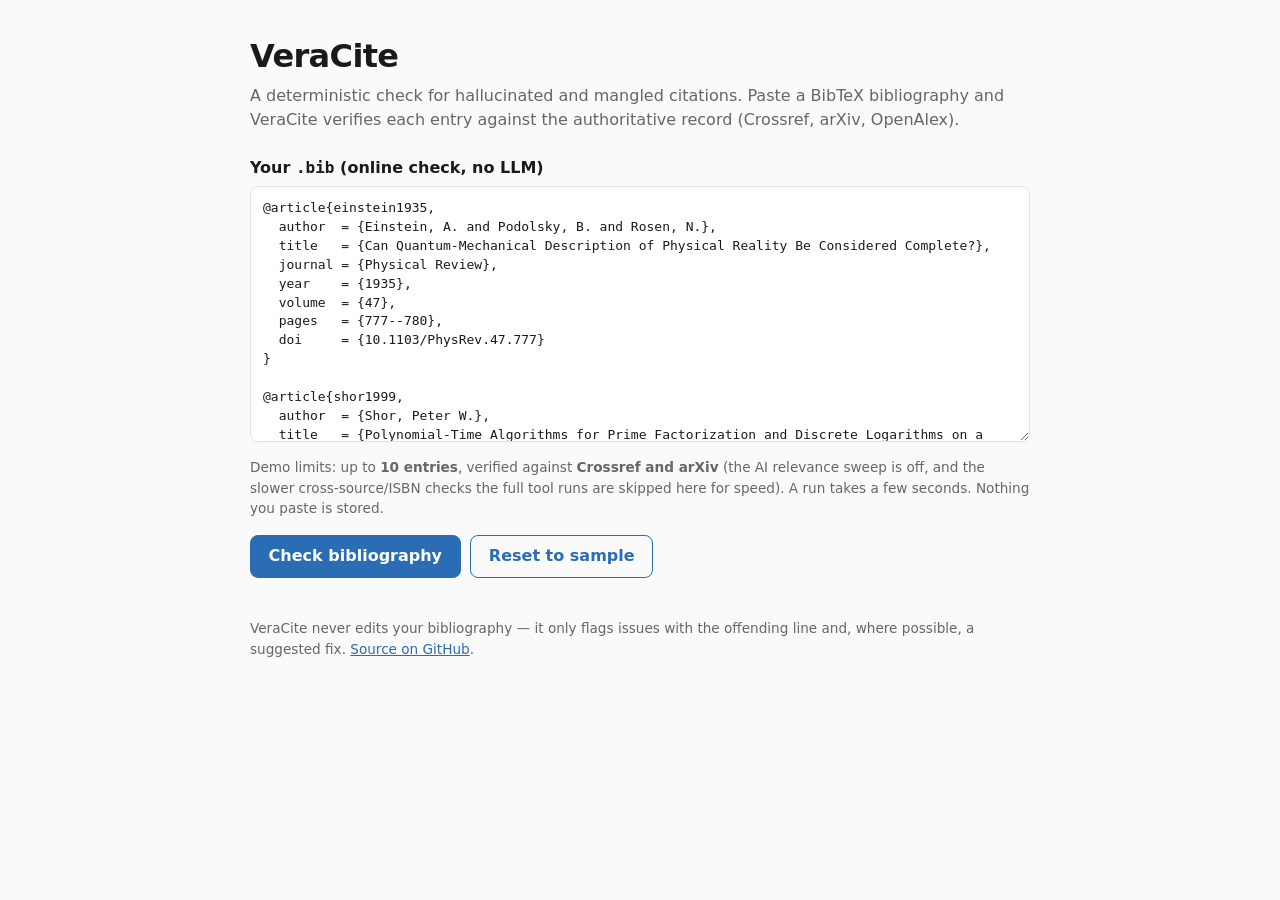
==== web/index.html @ f6519b46 "Add an online (no-LLM) web demo with a fast, bounded source policy A one-page "try it" front end: pa" ====
<!DOCTYPE html>
<html lang="en">
<head>
<meta charset="utf-8">
<meta name="viewport" content="width=device-width, initial-scale=1">
<title>VeraCite &middot; bibliography check</title>
<link rel="stylesheet" href="style.css">
</head>
<body>
<main>
  <header>
    <h1>VeraCite</h1>
    <p class="tagline">A deterministic check for hallucinated and mangled
    citations. Paste a BibTeX bibliography and VeraCite verifies each entry against
    the authoritative record (Crossref, arXiv, OpenAlex).</p>
  </header>

  <section class="controls">
    <label for="bib">Your <code>.bib</code> (online check, no LLM)</label>
    <textarea id="bib" spellcheck="false" aria-describedby="limits"></textarea>
    <p id="limits" class="note">Demo limits: up to <strong>10 entries</strong>,
    verified against <strong>Crossref&nbsp;and&nbsp;arXiv</strong> (the AI relevance
    sweep is off, and the slower cross-source/ISBN checks the full tool runs are
    skipped here for speed). A run takes a few seconds. Nothing you paste is
    stored.</p>
    <div class="buttons">
      <button id="check" type="button">Check bibliography</button>
      <button id="sample" type="button" class="ghost">Reset to sample</button>
    </div>
  </section>

  <section id="result" hidden></section>

  <footer>
    <p>VeraCite never edits your bibliography &mdash; it only flags issues with the
    offending line and, where possible, a suggested fix.
    <a href="https://github.com/Shannon-Whitlock/veracite">Source on GitHub</a>.</p>
  </footer>
</main>
<script src="app.js"></script>
</body>
</html>
---- web/style.css ----
:root {
  --fg: #1a1a1a; --muted: #666; --bg: #fafafa; --card: #fff;
  --border: #e2e2e2; --accent: #2a6db5;
  --error: #c0392b; --warn: #b8860b; --note: #777; --ok: #2e8b57;
  --mono: ui-monospace, "SF Mono", "Cascadia Code", Menlo, Consolas, monospace;
}
* { box-sizing: border-box; }
body {
  margin: 0; background: var(--bg); color: var(--fg);
  font: 16px/1.5 system-ui, -apple-system, "Segoe UI", Roboto, sans-serif;
}
main { max-width: 820px; margin: 0 auto; padding: 2rem 1.25rem 4rem; }
h1 { margin: 0 0 .25rem; font-size: 2rem; letter-spacing: -.02em; }
.tagline { color: var(--muted); margin: 0 0 1.5rem; }
.controls label { display: block; font-weight: 600; margin-bottom: .4rem; }
textarea {
  width: 100%; min-height: 16rem; resize: vertical; padding: .75rem;
  font: 13px/1.45 var(--mono); color: var(--fg);
  border: 1px solid var(--border); border-radius: 8px; background: var(--card);
}
.note { color: var(--muted); font-size: .85rem; margin: .5rem 0 1rem; }
.buttons { display: flex; gap: .6rem; flex-wrap: wrap; }
button {
  font: inherit; font-weight: 600; padding: .55rem 1.1rem; border-radius: 8px;
  border: 1px solid var(--accent); background: var(--accent); color: #fff;
  cursor: pointer;
}
button:hover { filter: brightness(.95); }
button:disabled { opacity: .55; cursor: progress; }
button.ghost { background: transparent; color: var(--accent); }

#result { margin-top: 2rem; }
.score {
  display: flex; align-items: baseline; gap: .75rem; padding: 1rem 1.25rem;
  background: var(--card); border: 1px solid var(--border); border-radius: 10px;
  margin-bottom: 1.25rem;
}
.score .num { font-size: 2.4rem; font-weight: 700; line-height: 1; }
.score .out { color: var(--muted); }
.score .verdict { margin-left: auto; text-align: right; color: var(--muted);
  font-size: .9rem; }
.banner { padding: .6rem .9rem; border-radius: 8px; margin-bottom: 1rem;
  font-size: .9rem; }
.banner.warn { background: #fdf6e3; border: 1px solid #ecd9a0; color: #7a5b00; }
.banner.err { background: #fdecea; border: 1px solid #f3c0bb; color: var(--error); }

.entry {
  background: var(--card); border: 1px solid var(--border); border-radius: 10px;
  padding: .85rem 1rem; margin-bottom: .8rem;
}
.entry h3 { margin: 0 0 .15rem; font: 600 .95rem var(--mono); }
.entry .status { font-size: .82rem; color: var(--muted); margin-bottom: .5rem; }
.entry .status a { color: var(--accent); }
.badge { display: inline-block; font-size: .72rem; font-weight: 700;
  padding: .05rem .45rem; border-radius: 999px; vertical-align: middle;
  margin-right: .4rem; }
.badge.VERIFIED { background: #e4f3ea; color: var(--ok); }
.badge.UNVERIFIED { background: #f1f1f1; color: var(--note); }
.badge.MISMATCH { background: #fdecea; color: var(--error); }

ul.issues { list-style: none; margin: 0; padding: 0; }
ul.issues li { font: 13px/1.5 var(--mono); padding: .15rem 0; }
.sev { font-weight: 700; }
.sev.ERROR { color: var(--error); }
.sev.WARN { color: var(--warn); }
.sev.INFO { color: var(--note); }
.cat { color: var(--muted); }
.fix { color: var(--ok); }
.clean { color: var(--ok); font: 13px var(--mono); }

footer { margin-top: 2.5rem; color: var(--muted); font-size: .85rem; }
footer a, .tagline a { color: var(--accent); }
.spinner { color: var(--muted); }
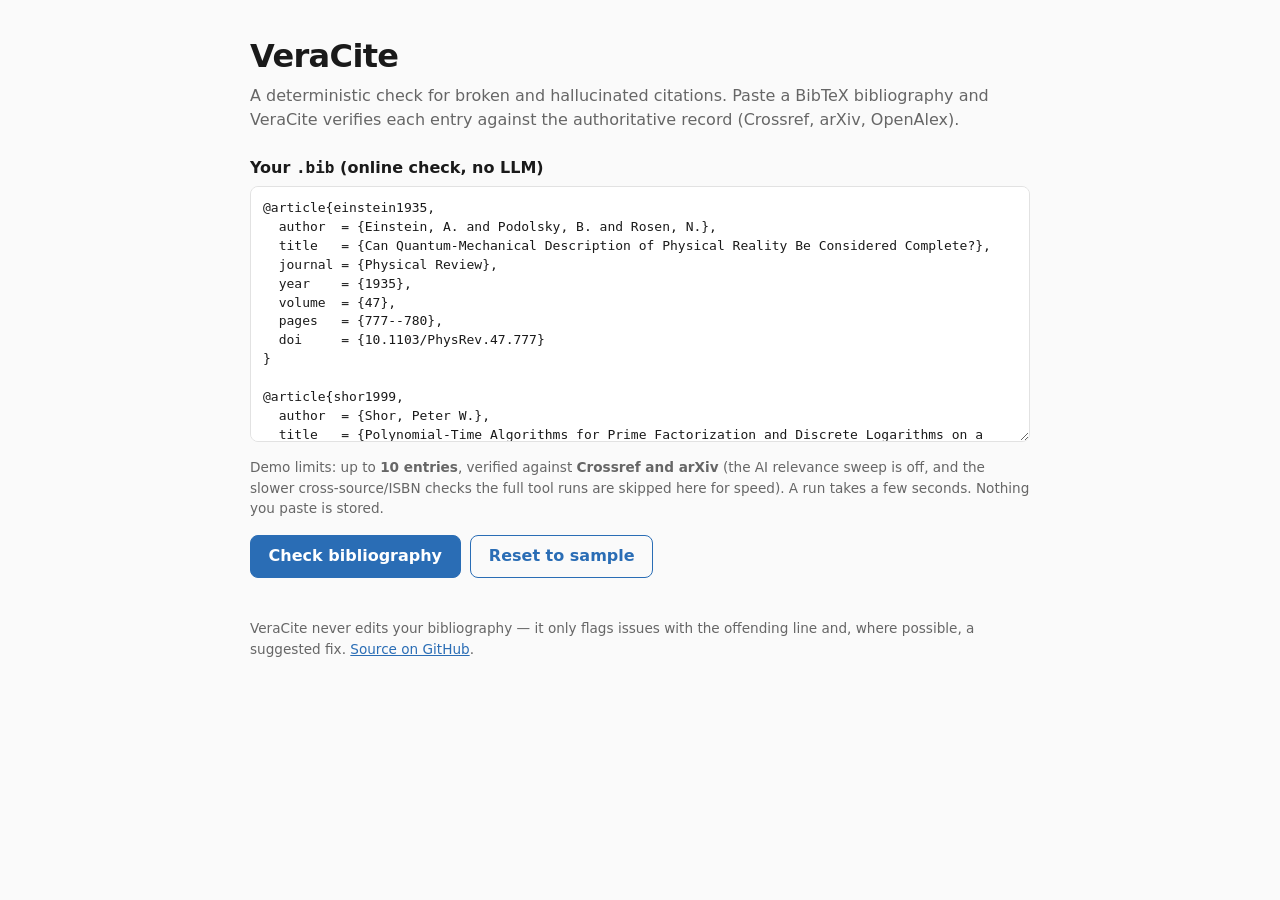
==== commit d7b45784: "Recover a dead DOI by title search, and add a web progress UI When a recorded DOI does not resolve (" ====
--- a/web/index.html
+++ b/web/index.html
@@ -10,8 +10,7 @@
 <main>
   <header>
     <h1>VeraCite</h1>
-    <p class="tagline">A deterministic check for hallucinated and mangled
-    citations. Paste a BibTeX bibliography and VeraCite verifies each entry against
+    <p class="tagline">A deterministic check for broken and hallucinated citations. Paste a BibTeX bibliography and VeraCite verifies each entry against
     the authoritative record (Crossref, arXiv, OpenAlex).</p>
   </header>
 
--- a/web/style.css
+++ b/web/style.css
@@ -71,3 +71,21 @@
 footer { margin-top: 2.5rem; color: var(--muted); font-size: .85rem; }
 footer a, .tagline a { color: var(--accent); }
 .spinner { color: var(--muted); }
+
+/* Indeterminate progress while check.cgi runs. */
+.progress { padding: 1.25rem 1.25rem 1.5rem; background: var(--card);
+  border: 1px solid var(--border); border-radius: 10px; }
+.progress .bar { height: 6px; border-radius: 999px; background: #eee;
+  overflow: hidden; margin-bottom: .9rem; }
+.progress .bar span { display: block; height: 100%; width: 35%; border-radius: 999px;
+  background: var(--accent); animation: indeterminate 1.3s ease-in-out infinite; }
+@keyframes indeterminate {
+  0%   { margin-left: -35%; }
+  100% { margin-left: 100%; }
+}
+.progress .phase { margin: 0; font-size: .95rem; }
+.progress .elapsed { margin: .25rem 0 0; color: var(--muted); font-size: .82rem;
+  font-variant-numeric: tabular-nums; }
+@media (prefers-reduced-motion: reduce) {
+  .progress .bar span { animation: none; width: 100%; opacity: .5; }
+}
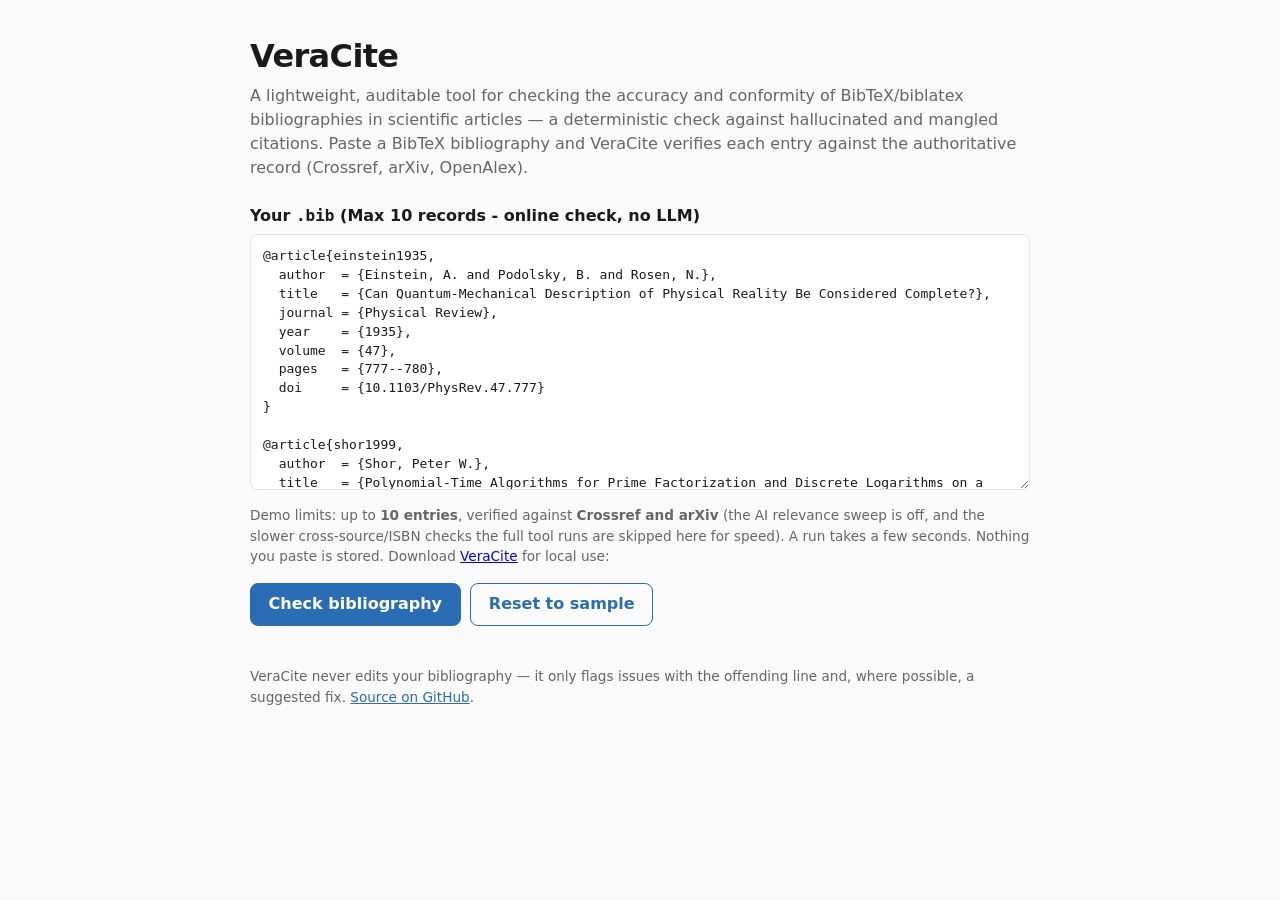
==== commit 00cbd862: "Refine web demo copy: fuller tagline, record cap, and a download link Reword the tagline to match th" ====
--- a/web/index.html
+++ b/web/index.html
@@ -10,18 +10,17 @@
 <main>
   <header>
     <h1>VeraCite</h1>
-    <p class="tagline">A deterministic check for broken and hallucinated citations. Paste a BibTeX bibliography and VeraCite verifies each entry against
-    the authoritative record (Crossref, arXiv, OpenAlex).</p>
+    <p class="tagline">A lightweight, auditable tool for checking the accuracy and conformity of BibTeX/biblatex bibliographies in scientific articles — a deterministic check against hallucinated and mangled citations. Paste a BibTeX bibliography and VeraCite verifies each entry against the authoritative record (Crossref, arXiv, OpenAlex).</p>
   </header>
 
   <section class="controls">
-    <label for="bib">Your <code>.bib</code> (online check, no LLM)</label>
+    <label for="bib">Your <code>.bib</code> (Max 10 records - online check, no LLM)</label>
     <textarea id="bib" spellcheck="false" aria-describedby="limits"></textarea>
     <p id="limits" class="note">Demo limits: up to <strong>10 entries</strong>,
     verified against <strong>Crossref&nbsp;and&nbsp;arXiv</strong> (the AI relevance
     sweep is off, and the slower cross-source/ISBN checks the full tool runs are
     skipped here for speed). A run takes a few seconds. Nothing you paste is
-    stored.</p>
+    stored. Download <a href="https://github.com/Shannon-Whitlock/veracite">VeraCite</a> for local use: </p>
     <div class="buttons">
       <button id="check" type="button">Check bibliography</button>
       <button id="sample" type="button" class="ghost">Reset to sample</button>
--- a/web/style.css
+++ b/web/style.css
@@ -46,17 +46,27 @@
 
 .entry {
   background: var(--card); border: 1px solid var(--border); border-radius: 10px;
-  padding: .85rem 1rem; margin-bottom: .8rem;
+  padding: .85rem 1rem; margin-bottom: .8rem; border-left: 4px solid var(--border);
+}
+/* An entry VeraCite could not verify, or whose id may point elsewhere, is a problem
+   to act on -- flag it with a red tint and a bold red left edge so it stands out from
+   the verified ones at a glance. */
+.entry-UNVERIFIED, .entry-MISMATCH {
+  background: #fdecea; border-color: #f3c0bb; border-left-color: var(--error);
 }
 .entry h3 { margin: 0 0 .15rem; font: 600 .95rem var(--mono); }
 .entry .status { font-size: .82rem; color: var(--muted); margin-bottom: .5rem; }
 .entry .status a { color: var(--accent); }
+.status-gloss { color: var(--error); font-weight: 600; cursor: help;
+  border-bottom: 1px dotted currentColor; }
+.entry-VERIFIED .status-gloss { color: var(--muted); }
+.status .conf { color: var(--muted); }
 .badge { display: inline-block; font-size: .72rem; font-weight: 700;
   padding: .05rem .45rem; border-radius: 999px; vertical-align: middle;
   margin-right: .4rem; }
 .badge.VERIFIED { background: #e4f3ea; color: var(--ok); }
-.badge.UNVERIFIED { background: #f1f1f1; color: var(--note); }
-.badge.MISMATCH { background: #fdecea; color: var(--error); }
+.badge.UNVERIFIED { background: #fbe0dd; color: var(--error); cursor: help; }
+.badge.MISMATCH { background: #fdecea; color: var(--error); cursor: help; }
 
 ul.issues { list-style: none; margin: 0; padding: 0; }
 ul.issues li { font: 13px/1.5 var(--mono); padding: .15rem 0; }
